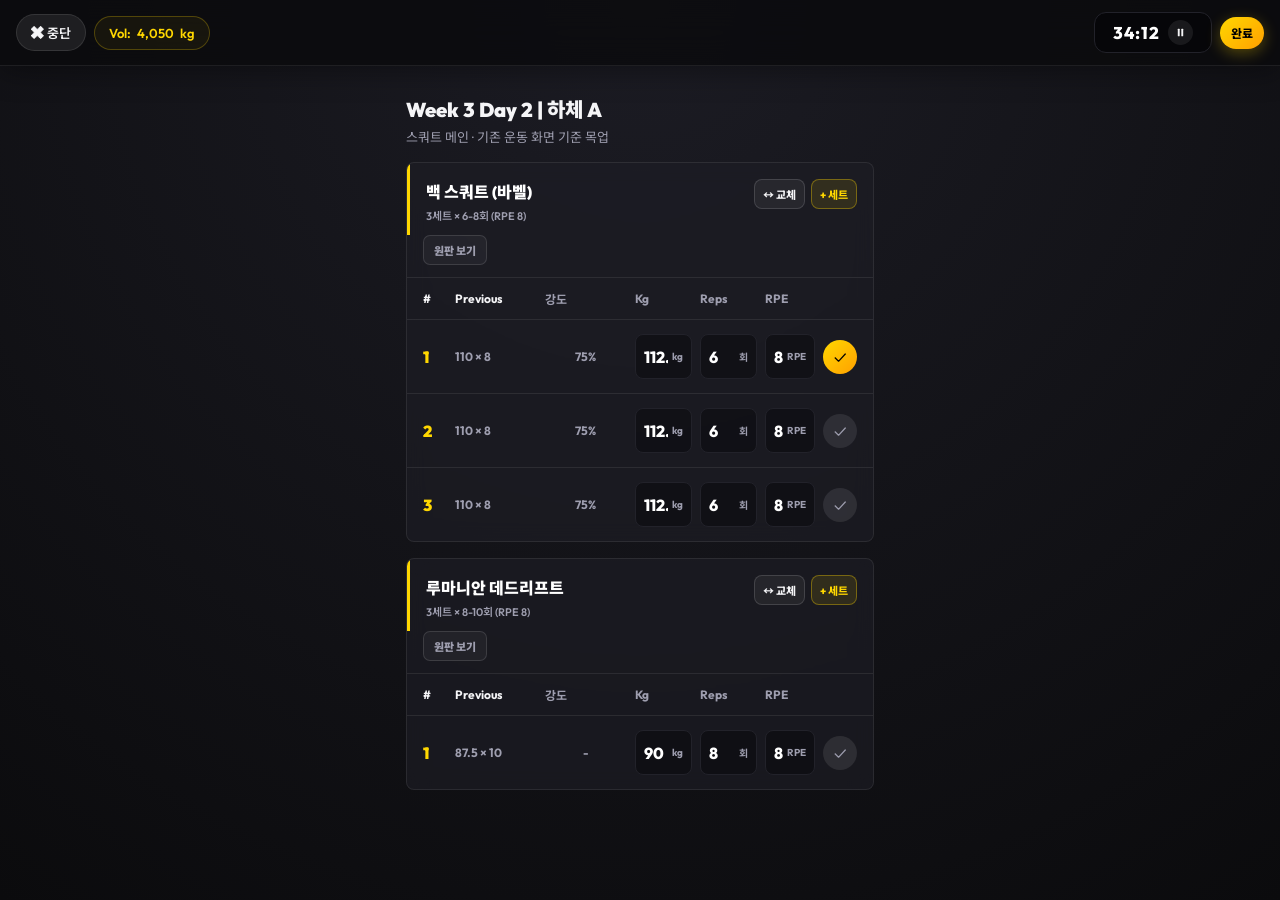
==== mockups/workout-convenience-mockup.html @ 59351e21 "Add workout convenience controls" ====
<!DOCTYPE html>
<html lang="ko">
<head>
    <meta charset="UTF-8">
    <meta name="viewport" content="width=device-width, initial-scale=1.0, viewport-fit=cover, user-scalable=no">
    <title>LET'S WORKOUT - Feature Mockup</title>
    <link rel="preconnect" href="https://fonts.googleapis.com">
    <link rel="preconnect" href="https://fonts.gstatic.com" crossorigin>
    <link href="https://fonts.googleapis.com/css2?family=Outfit:wght@300;400;600;800&family=Noto+Sans+KR:wght@300;400;700;900&display=swap" rel="stylesheet">
    <style>
        :root {
            --bg-color: #0b0b0d;
            --bg-gradient: radial-gradient(circle at top, #1c1c24 0%, #0b0b0d 100%);
            --card-bg: rgba(30, 30, 38, 0.65);
            --card-border: rgba(255, 255, 255, 0.08);
            --accent-color: #FFD700;
            --accent-hover: #FFC107;
            --accent-gradient: linear-gradient(135deg, #FFD700 0%, #FFA000 100%);
            --text-main: #F5F5F7;
            --text-muted: #9E9EAF;
            --border-color: #22222a;
            --success-color: #34C759;
            --fail-color: #FF3B30;
            --safe-top: env(safe-area-inset-top, 0px);
            --safe-bottom: env(safe-area-inset-bottom, 0px);
            --font-family: 'Outfit', 'Noto Sans KR', -apple-system, sans-serif;
        }

        * {
            box-sizing: border-box;
            margin: 0;
            padding: 0;
            font-family: var(--font-family);
            -webkit-tap-highlight-color: transparent;
        }

        body {
            background: var(--bg-color);
            background-image: var(--bg-gradient);
            background-attachment: fixed;
            color: var(--text-main);
            min-height: 100vh;
            overflow-x: hidden;
            font-size: 16px;
        }

        button,
        input {
            font: inherit;
        }

        header {
            position: sticky;
            top: 0;
            z-index: 100;
            background: rgba(11, 11, 13, 0.85);
            backdrop-filter: blur(20px);
            -webkit-backdrop-filter: blur(20px);
            border-bottom: 1px solid var(--card-border);
            padding: calc(var(--safe-top) + 12px) 16px 12px 16px;
            display: flex;
            justify-content: space-between;
            align-items: center;
            box-shadow: 0 4px 30px rgba(0, 0, 0, 0.4);
        }

        .header-left,
        .header-right {
            display: flex;
            align-items: center;
            gap: 8px;
        }

        .header-btn {
            background: rgba(255, 255, 255, 0.08);
            border: 1px solid rgba(255, 255, 255, 0.1);
            color: var(--text-main);
            padding: 8px 14px;
            border-radius: 20px;
            font-size: 13px;
            font-weight: 600;
            display: flex;
            align-items: center;
            gap: 6px;
            cursor: pointer;
        }

        .vol-badge {
            color: var(--accent-color);
            border-color: rgba(255, 215, 0, 0.25);
            background: rgba(255, 215, 0, 0.05);
        }

        .stopwatch {
            min-height: 36px;
            min-width: 118px;
            display: inline-flex;
            align-items: center;
            justify-content: center;
            gap: 8px;
            font-family: monospace;
            font-size: 17px;
            font-weight: 800;
            color: #FFFFFF;
            background: rgba(0, 0, 0, 0.4);
            padding: 7px 14px;
            border-radius: 12px;
            letter-spacing: 1px;
            border: 1px solid var(--border-color);
        }

        .stopwatch-toggle {
            width: 25px;
            height: 25px;
            border: 0;
            border-radius: 50%;
            background: rgba(255, 255, 255, 0.08);
            color: var(--text-main);
            display: inline-flex;
            align-items: center;
            justify-content: center;
            cursor: pointer;
        }

        .stopwatch-toggle svg {
            width: 13px;
            height: 13px;
            fill: currentColor;
        }

        .finish-btn {
            background: var(--accent-gradient);
            color: #000000;
            border: none;
            min-height: 32px;
            padding: 6px 11px;
            border-radius: 16px;
            font-weight: 800;
            font-size: 12px;
            cursor: pointer;
            box-shadow: 0 4px 15px rgba(255, 215, 0, 0.3);
        }

        .view-section {
            display: flex;
            flex-direction: column;
            padding: 16px;
            padding-bottom: calc(var(--safe-bottom) + 90px);
            max-width: 500px;
            width: 100%;
            margin: 0 auto;
        }

        .day-info h2 {
            font-size: 20px;
            font-weight: 900;
        }

        .day-info p {
            font-size: 13px;
            color: var(--text-muted);
            margin-top: 4px;
        }

        .exercise-card {
            background: var(--card-bg);
            border: 1px solid var(--card-border);
            border-radius: 8px;
            margin-bottom: 16px;
            overflow: hidden;
            backdrop-filter: blur(10px);
        }

        .exercise-title {
            padding: 16px 16px 12px;
            display: flex;
            justify-content: space-between;
            align-items: flex-start;
            gap: 10px;
            border-left: 3px solid var(--accent-color);
        }

        .exercise-title-main {
            min-width: 0;
            display: flex;
            flex-direction: column;
            gap: 4px;
        }

        .exercise-name-btn {
            border: 0;
            background: transparent;
            color: #FFFFFF;
            text-align: left;
            font-size: 16px;
            font-weight: 900;
            cursor: pointer;
        }

        .exercise-meta {
            font-size: 11px;
            color: var(--text-muted);
            font-weight: 600;
        }

        .exercise-actions {
            display: flex;
            gap: 6px;
            flex-shrink: 0;
        }

        .add-set-btn,
        .replace-btn {
            border: 1px solid rgba(255, 215, 0, 0.35);
            background: rgba(255, 215, 0, 0.1);
            color: var(--accent-color);
            border-radius: 8px;
            padding: 6px 8px;
            font-size: 11px;
            font-weight: 800;
            cursor: pointer;
            white-space: nowrap;
        }

        .replace-btn {
            border-color: rgba(255, 255, 255, 0.14);
            background: rgba(255, 255, 255, 0.05);
            color: var(--text-main);
        }

        .plate-toggle-wrap {
            padding: 0 16px 12px;
        }

        .plate-toggle {
            border: 1px solid rgba(255, 255, 255, 0.12);
            background: rgba(255, 255, 255, 0.04);
            color: var(--text-muted);
            border-radius: 7px;
            min-height: 30px;
            padding: 0 10px;
            font-size: 11px;
            font-weight: 900;
            cursor: pointer;
        }

        .plate-drawer {
            display: none;
            margin-top: 8px;
            padding: 9px 10px;
            border: 1px solid rgba(255, 255, 255, 0.08);
            border-radius: 8px;
            background: rgba(0, 0, 0, 0.18);
            color: #FFFFFF;
            font-size: 12px;
            font-weight: 900;
        }

        .plate-drawer.open {
            display: block;
        }

        .sets-table {
            width: 100%;
        }

        .set-row {
            display: grid;
            grid-template-columns: 24px 1.3fr 1.3fr 0.9fr 0.9fr 0.8fr 34px;
            gap: 8px;
            align-items: center;
            padding: 14px 16px;
            border-top: 1px solid rgba(255, 255, 255, 0.08);
        }

        .set-row.header {
            font-weight: 700;
            color: var(--text-main);
            font-size: 12px;
            padding-top: 12px;
            padding-bottom: 12px;
        }

        .set-no {
            color: var(--accent-color);
            font-weight: 900;
        }

        .set-prev-info,
        .set-target-info {
            color: var(--text-muted);
            font-size: 12px;
            font-weight: 700;
        }

        .set-intensity-info {
            display: flex;
            align-items: center;
            justify-content: center;
        }

        .input-group {
            background: rgba(0, 0, 0, 0.35);
            border: 1px solid var(--border-color);
            border-radius: 8px;
            min-height: 45px;
            padding: 0 8px;
            display: grid;
            grid-template-columns: minmax(0, 1fr) auto;
            align-items: center;
            gap: 4px;
        }

        .input-group input {
            width: 100%;
            min-width: 0;
            background: transparent;
            border: 0;
            color: #FFFFFF;
            outline: 0;
            font-size: 16px;
            font-weight: 800;
        }

        .input-group span {
            color: var(--text-muted);
            font-size: 10px;
            font-weight: 700;
        }

        .check-btn {
            width: 34px;
            height: 34px;
            border-radius: 50%;
            border: 0;
            background: rgba(255, 255, 255, 0.09);
            color: var(--text-muted);
            cursor: pointer;
            display: flex;
            align-items: center;
            justify-content: center;
        }

        .check-btn.active {
            background: var(--accent-gradient);
            color: #000000;
        }

        .bottom-sheet-backdrop {
            position: fixed;
            inset: 0;
            z-index: 200;
            display: none;
            background: rgba(0, 0, 0, 0.6);
        }

        .bottom-sheet-backdrop.open {
            display: block;
        }

        .bottom-sheet {
            position: absolute;
            left: 50%;
            bottom: 0;
            transform: translateX(-50%);
            width: min(100%, 500px);
            max-height: 76vh;
            overflow: auto;
            background: #171820;
            border: 1px solid var(--card-border);
            border-radius: 18px 18px 0 0;
            padding: 14px 16px calc(20px + var(--safe-bottom));
            box-shadow: 0 -18px 60px rgba(0, 0, 0, 0.55);
        }

        .sheet-handle {
            width: 42px;
            height: 4px;
            border-radius: 999px;
            background: rgba(255, 255, 255, 0.2);
            margin: 0 auto 14px;
        }

        .sheet-title {
            display: flex;
            justify-content: space-between;
            align-items: flex-start;
            gap: 12px;
            margin-bottom: 12px;
        }

        .sheet-title h3 {
            font-size: 19px;
            font-weight: 900;
        }

        .sheet-title p {
            margin-top: 3px;
            color: var(--text-muted);
            font-size: 12px;
            font-weight: 700;
        }

        .close-sheet {
            width: 32px;
            height: 32px;
            border-radius: 8px;
            border: 1px solid var(--card-border);
            background: rgba(255, 255, 255, 0.05);
            color: #FFFFFF;
            font-size: 18px;
            font-weight: 900;
            cursor: pointer;
        }

        .history-list,
        .replace-list {
            display: grid;
            gap: 8px;
        }

        .history-item,
        .replace-item {
            border: 1px solid var(--card-border);
            border-radius: 8px;
            background: rgba(255, 255, 255, 0.04);
            padding: 11px 12px;
        }

        .history-item {
            display: grid;
            grid-template-columns: 82px minmax(0, 1fr);
            gap: 10px;
            align-items: center;
        }

        .history-item time {
            color: var(--text-muted);
            font-size: 11px;
            font-weight: 800;
        }

        .history-item strong,
        .replace-item strong {
            display: block;
            color: #FFFFFF;
            font-size: 13px;
            font-weight: 900;
        }

        .history-item span,
        .replace-item span {
            display: block;
            margin-top: 3px;
            color: var(--text-muted);
            font-size: 11px;
            font-weight: 700;
        }

        .record-grid {
            display: grid;
            grid-template-columns: repeat(3, 1fr);
            gap: 8px;
            margin-top: 12px;
        }

        .record-box {
            border: 1px solid rgba(255, 215, 0, 0.18);
            border-radius: 8px;
            background: rgba(255, 215, 0, 0.06);
            padding: 10px 8px;
        }

        .record-box span {
            color: var(--text-muted);
            font-size: 10px;
            font-weight: 800;
        }

        .record-box strong {
            display: block;
            margin-top: 4px;
            color: #FFFFFF;
            font-size: 14px;
            font-weight: 900;
        }

        .replace-item {
            width: 100%;
            display: flex;
            align-items: center;
            justify-content: space-between;
            gap: 10px;
            text-align: left;
            color: var(--text-main);
        }

        .replace-item button {
            border: 0;
            border-radius: 8px;
            background: var(--accent-gradient);
            color: #000000;
            min-height: 31px;
            padding: 0 10px;
            font-size: 11px;
            font-weight: 900;
            cursor: pointer;
        }

        .toast {
            position: fixed;
            left: 50%;
            bottom: 18px;
            transform: translateX(-50%);
            z-index: 250;
            display: none;
            width: min(calc(100% - 32px), 468px);
            border: 1px solid var(--card-border);
            border-radius: 8px;
            background: #22232d;
            color: #FFFFFF;
            padding: 11px 12px;
            font-size: 13px;
            font-weight: 800;
        }

        .toast.show {
            display: block;
        }

        @media (max-width: 430px) {
            header {
                padding-left: 10px;
                padding-right: 10px;
            }

            .header-left {
                gap: 5px;
            }

            .header-btn {
                padding: 8px 10px;
                font-size: 12px;
            }

            .stopwatch {
                min-width: 104px;
                padding-left: 10px;
                padding-right: 10px;
                font-size: 16px;
            }

            .view-section {
                padding-left: 10px;
                padding-right: 10px;
            }

            .exercise-title {
                padding-left: 13px;
                padding-right: 13px;
            }

            .set-row {
                grid-template-columns: 24px 1.05fr 0.72fr 0.72fr 0.78fr 32px;
                gap: 6px;
                padding-left: 10px;
                padding-right: 10px;
            }

            .set-row .set-intensity-info {
                display: none;
            }

            .set-row {
                grid-template-columns: 24px 1.15fr 0.8fr 0.78fr 0.85fr 32px;
            }
        }
    </style>
</head>
<body>
    <header id="active-workout-header">
        <div class="header-left">
            <button class="header-btn" type="button">✖ 중단</button>
            <button class="header-btn vol-badge" type="button">Vol: <span id="vol-counter">4,050</span> kg</button>
        </div>
        <div class="header-right">
            <div class="stopwatch">
                <span class="stopwatch-time">34:12</span>
                <button class="stopwatch-toggle" type="button" aria-label="초시계 일시정지">
                    <svg viewBox="0 0 24 24" aria-hidden="true">
                        <rect x="7" y="5" width="3.5" height="14" rx="1"></rect>
                        <rect x="13.5" y="5" width="3.5" height="14" rx="1"></rect>
                    </svg>
                </button>
            </div>
            <button class="finish-btn" type="button">완료</button>
        </div>
    </header>

    <section class="view-section active" id="active-workout-view">
        <div class="day-info" style="margin-top: 12px; margin-bottom: 16px;">
            <h2>Week 3 Day 2 | 하체 A</h2>
            <p>스쿼트 메인 · 기존 운동 화면 기준 목업</p>
        </div>

        <div id="workout-container">
            <article class="exercise-card">
                <div class="exercise-title">
                    <div class="exercise-title-main">
                        <button class="exercise-name-btn" type="button" onclick="openSheet('history-sheet')">백 스쿼트 (바벨)</button>
                        <span class="exercise-meta" id="primary-meta">3세트 × 6-8회 (RPE 8)</span>
                    </div>
                    <div class="exercise-actions">
                        <button class="replace-btn" type="button" onclick="openSheet('replace-sheet')">↔ 교체</button>
                        <button class="add-set-btn" type="button" onclick="addSet()">+ 세트</button>
                    </div>
                </div>

                <div class="plate-toggle-wrap">
                    <button class="plate-toggle" type="button" onclick="togglePlates(this)">원판 보기</button>
                    <div class="plate-drawer" id="plate-drawer">20kg + 20kg + 5kg + 1.25kg</div>
                </div>

                <div class="sets-table" id="sets-table">
                    <div class="set-row header">
                        <div>#</div>
                        <div>Previous</div>
                        <div class="set-target-info">강도</div>
                        <div class="set-target-info">Kg</div>
                        <div class="set-target-info">Reps</div>
                        <div class="set-target-info">RPE</div>
                        <div></div>
                    </div>
                    <div class="set-row">
                        <div class="set-no">1</div>
                        <div class="set-prev-info">110 × 8</div>
                        <div class="set-target-info set-intensity-info">75%</div>
                        <div class="input-group"><input value="112.5"><span>kg</span></div>
                        <div class="input-group"><input value="6"><span>회</span></div>
                        <div class="input-group"><input value="8"><span>RPE</span></div>
                        <button class="check-btn active" type="button" onclick="toggleCheck(this)">✓</button>
                    </div>
                    <div class="set-row">
                        <div class="set-no">2</div>
                        <div class="set-prev-info">110 × 8</div>
                        <div class="set-target-info set-intensity-info">75%</div>
                        <div class="input-group"><input value="112.5"><span>kg</span></div>
                        <div class="input-group"><input value="6"><span>회</span></div>
                        <div class="input-group"><input value="8"><span>RPE</span></div>
                        <button class="check-btn" type="button" onclick="toggleCheck(this)">✓</button>
                    </div>
                    <div class="set-row">
                        <div class="set-no">3</div>
                        <div class="set-prev-info">110 × 8</div>
                        <div class="set-target-info set-intensity-info">75%</div>
                        <div class="input-group"><input value="112.5"><span>kg</span></div>
                        <div class="input-group"><input value="6"><span>회</span></div>
                        <div class="input-group"><input value="8"><span>RPE</span></div>
                        <button class="check-btn" type="button" onclick="toggleCheck(this)">✓</button>
                    </div>
                </div>
            </article>

            <article class="exercise-card">
                <div class="exercise-title">
                    <div class="exercise-title-main">
                        <button class="exercise-name-btn" type="button" onclick="openSheet('history-sheet')">루마니안 데드리프트</button>
                        <span class="exercise-meta">3세트 × 8-10회 (RPE 8)</span>
                    </div>
                    <div class="exercise-actions">
                        <button class="replace-btn" type="button" onclick="openSheet('replace-sheet')">↔ 교체</button>
                        <button class="add-set-btn" type="button">+ 세트</button>
                    </div>
                </div>

                <div class="plate-toggle-wrap">
                    <button class="plate-toggle" type="button" onclick="togglePlates(this)">원판 보기</button>
                    <div class="plate-drawer">20kg + 15kg</div>
                </div>

                <div class="sets-table">
                    <div class="set-row header">
                        <div>#</div>
                        <div>Previous</div>
                        <div class="set-target-info">강도</div>
                        <div class="set-target-info">Kg</div>
                        <div class="set-target-info">Reps</div>
                        <div class="set-target-info">RPE</div>
                        <div></div>
                    </div>
                    <div class="set-row">
                        <div class="set-no">1</div>
                        <div class="set-prev-info">87.5 × 10</div>
                        <div class="set-target-info set-intensity-info">-</div>
                        <div class="input-group"><input value="90"><span>kg</span></div>
                        <div class="input-group"><input value="8"><span>회</span></div>
                        <div class="input-group"><input value="8"><span>RPE</span></div>
                        <button class="check-btn" type="button" onclick="toggleCheck(this)">✓</button>
                    </div>
                </div>
            </article>
        </div>
    </section>

    <div class="bottom-sheet-backdrop" id="history-sheet" onclick="closeSheet(event)">
        <section class="bottom-sheet">
            <div class="sheet-handle"></div>
            <div class="sheet-title">
                <div>
                    <h3>백 스쿼트 (바벨)</h3>
                    <p>운동명 탭 시 표시되는 최근 기록</p>
                </div>
                <button class="close-sheet" type="button" onclick="closeAllSheets()">×</button>
            </div>

            <div class="history-list">
                <div class="history-item">
                    <time>2026-07-27</time>
                    <div>
                        <strong>110kg × 8 / 8 / 8</strong>
                        <span>RPE 8 · 성공 · 다음 목표 112.5kg × 6</span>
                    </div>
                </div>
                <div class="history-item">
                    <time>2026-07-20</time>
                    <div>
                        <strong>110kg × 7 / 7 / 7</strong>
                        <span>RPE 8 · 성공 · 다음 목표 110kg × 8</span>
                    </div>
                </div>
                <div class="history-item">
                    <time>2026-07-13</time>
                    <div>
                        <strong>110kg × 6 / 6 / 6</strong>
                        <span>RPE 8 · 성공 · 다음 목표 110kg × 7</span>
                    </div>
                </div>
            </div>

            <div class="record-grid">
                <div class="record-box"><span>최고 중량</span><strong>112.5kg</strong></div>
                <div class="record-box"><span>최고 반복</span><strong>110 × 8</strong></div>
                <div class="record-box"><span>추정 1RM</span><strong>137kg</strong></div>
            </div>
        </section>
    </div>

    <div class="bottom-sheet-backdrop" id="replace-sheet" onclick="closeSheet(event)">
        <section class="bottom-sheet">
            <div class="sheet-handle"></div>
            <div class="sheet-title">
                <div>
                    <h3>운동 교체</h3>
                    <p>같은 부위 운동 중 오늘만 교체</p>
                </div>
                <button class="close-sheet" type="button" onclick="closeAllSheets()">×</button>
            </div>

            <div class="replace-list">
                <div class="replace-item">
                    <div>
                        <strong>레그 프레스 (머신)</strong>
                        <span>하체 · 3세트 × 10-12회 · 최근 180kg × 12</span>
                    </div>
                    <button type="button" onclick="replaceExercise('legPress')">선택</button>
                </div>
                <div class="replace-item">
                    <div>
                        <strong>불가리안 스플릿 스쿼트 (BSS)</strong>
                        <span>하체 · 3세트 × 8-10회 · 최근 24kg × 10</span>
                    </div>
                    <button type="button" onclick="replaceExercise('bss')">선택</button>
                </div>
                <div class="replace-item">
                    <div>
                        <strong>덤벨 런지</strong>
                        <span>하체 · 3세트 × 10-12회 · 기록 없음</span>
                    </div>
                    <button type="button" onclick="replaceExercise('lunge')">선택</button>
                </div>
            </div>
        </section>
    </div>

    <div class="toast" id="toast"></div>

    <script>
        const replacementPresets = {
            legPress: {
                name: "레그 프레스 (머신)",
                meta: "3세트 × 10-12회 (RPE 8)",
                previous: "180 × 12",
                intensity: "-",
                kg: "185",
                reps: "10",
                rpe: "8",
                plates: "머신 핀 185kg"
            },
            bss: {
                name: "불가리안 스플릿 스쿼트 (BSS)",
                meta: "3세트 × 8-10회 (RPE 8)",
                previous: "24 × 10",
                intensity: "-",
                kg: "26",
                reps: "8",
                rpe: "8",
                plates: "덤벨 26kg"
            },
            lunge: {
                name: "덤벨 런지",
                meta: "3세트 × 10-12회 (RPE 8)",
                previous: "-",
                intensity: "-",
                kg: "20",
                reps: "10",
                rpe: "8",
                plates: "덤벨 20kg"
            }
        };

        function showToast(message) {
            const toast = document.getElementById("toast");
            toast.innerText = message;
            toast.classList.add("show");
            clearTimeout(window.toastTimer);
            window.toastTimer = setTimeout(() => toast.classList.remove("show"), 1800);
        }

        function togglePlates(button) {
            const drawer = button.nextElementSibling;
            drawer.classList.toggle("open");
            button.innerText = drawer.classList.contains("open") ? "원판 접기" : "원판 보기";
        }

        function toggleCheck(button) {
            button.classList.toggle("active");
        }

        function addSet() {
            const table = document.getElementById("sets-table");
            const rows = Array.from(table.querySelectorAll(".set-row:not(.header)"));
            const clone = rows[rows.length - 1].cloneNode(true);
            clone.querySelector(".set-no").innerText = String(rows.length + 1);
            clone.querySelector(".check-btn").classList.remove("active");
            table.appendChild(clone);
        }

        function openSheet(id) {
            closeAllSheets();
            document.getElementById(id).classList.add("open");
        }

        function closeSheet(event) {
            if (event.target.classList.contains("bottom-sheet-backdrop")) {
                closeAllSheets();
            }
        }

        function closeAllSheets() {
            document.querySelectorAll(".bottom-sheet-backdrop").forEach(sheet => sheet.classList.remove("open"));
        }

        function replaceExercise(key) {
            const preset = replacementPresets[key];
            if (!preset) return;

            document.querySelector(".exercise-name-btn").innerText = preset.name;
            document.getElementById("primary-meta").innerText = preset.meta;
            document.getElementById("plate-drawer").innerText = preset.plates;

            const table = document.getElementById("sets-table");
            Array.from(table.querySelectorAll(".set-row:not(.header)")).forEach(row => row.remove());

            for (let i = 1; i <= 3; i++) {
                const row = document.createElement("div");
                row.className = "set-row";
                row.innerHTML = `
                    <div class="set-no">${i}</div>
                    <div class="set-prev-info">${preset.previous}</div>
                    <div class="set-target-info set-intensity-info">${preset.intensity}</div>
                    <div class="input-group"><input value="${preset.kg}"><span>kg</span></div>
                    <div class="input-group"><input value="${preset.reps}"><span>회</span></div>
                    <div class="input-group"><input value="${preset.rpe}"><span>RPE</span></div>
                    <button class="check-btn" type="button" onclick="toggleCheck(this)">✓</button>
                `;
                table.appendChild(row);
            }

            closeAllSheets();
            showToast("오늘 운동에서만 교체됐습니다.");
        }
    </script>
</body>
</html>
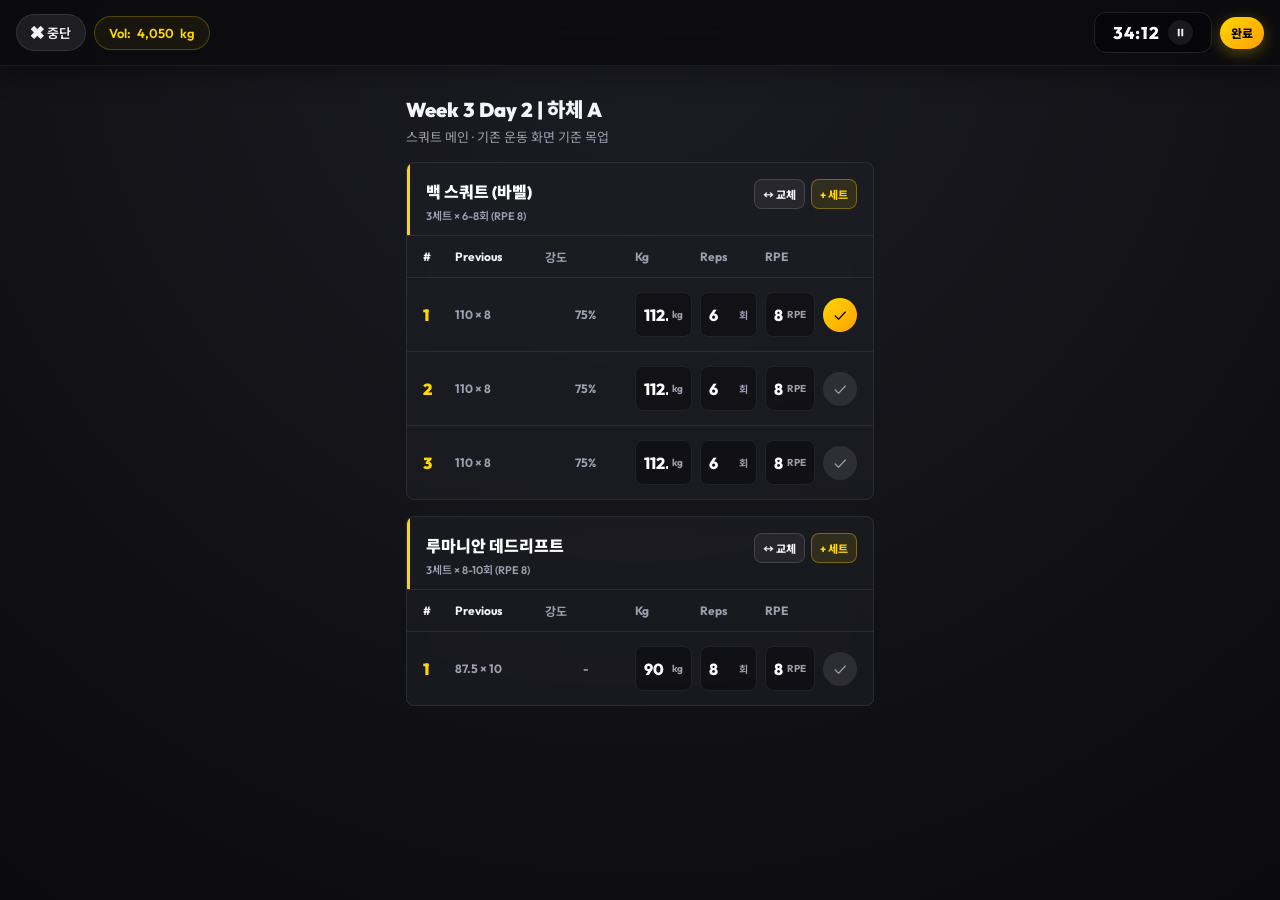
==== commit 419a8bca: "Remove plate drawer feature" ====
--- a/mockups/workout-convenience-mockup.html
+++ b/mockups/workout-convenience-mockup.html
@@ -228,38 +228,6 @@
             color: var(--text-main);
         }
 
-        .plate-toggle-wrap {
-            padding: 0 16px 12px;
-        }
-
-        .plate-toggle {
-            border: 1px solid rgba(255, 255, 255, 0.12);
-            background: rgba(255, 255, 255, 0.04);
-            color: var(--text-muted);
-            border-radius: 7px;
-            min-height: 30px;
-            padding: 0 10px;
-            font-size: 11px;
-            font-weight: 900;
-            cursor: pointer;
-        }
-
-        .plate-drawer {
-            display: none;
-            margin-top: 8px;
-            padding: 9px 10px;
-            border: 1px solid rgba(255, 255, 255, 0.08);
-            border-radius: 8px;
-            background: rgba(0, 0, 0, 0.18);
-            color: #FFFFFF;
-            font-size: 12px;
-            font-weight: 900;
-        }
-
-        .plate-drawer.open {
-            display: block;
-        }
-
         .sets-table {
             width: 100%;
         }
@@ -616,11 +584,6 @@
                     </div>
                 </div>
 
-                <div class="plate-toggle-wrap">
-                    <button class="plate-toggle" type="button" onclick="togglePlates(this)">원판 보기</button>
-                    <div class="plate-drawer" id="plate-drawer">20kg + 20kg + 5kg + 1.25kg</div>
-                </div>
-
                 <div class="sets-table" id="sets-table">
                     <div class="set-row header">
                         <div>#</div>
@@ -673,11 +636,6 @@
                     </div>
                 </div>
 
-                <div class="plate-toggle-wrap">
-                    <button class="plate-toggle" type="button" onclick="togglePlates(this)">원판 보기</button>
-                    <div class="plate-drawer">20kg + 15kg</div>
-                </div>
-
                 <div class="sets-table">
                     <div class="set-row header">
                         <div>#</div>
@@ -793,8 +751,7 @@
                 intensity: "-",
                 kg: "185",
                 reps: "10",
-                rpe: "8",
-                plates: "머신 핀 185kg"
+                rpe: "8"
             },
             bss: {
                 name: "불가리안 스플릿 스쿼트 (BSS)",
@@ -803,8 +760,7 @@
                 intensity: "-",
                 kg: "26",
                 reps: "8",
-                rpe: "8",
-                plates: "덤벨 26kg"
+                rpe: "8"
             },
             lunge: {
                 name: "덤벨 런지",
@@ -813,8 +769,7 @@
                 intensity: "-",
                 kg: "20",
                 reps: "10",
-                rpe: "8",
-                plates: "덤벨 20kg"
+                rpe: "8"
             }
         };
 
@@ -824,12 +779,6 @@
             toast.classList.add("show");
             clearTimeout(window.toastTimer);
             window.toastTimer = setTimeout(() => toast.classList.remove("show"), 1800);
-        }
-
-        function togglePlates(button) {
-            const drawer = button.nextElementSibling;
-            drawer.classList.toggle("open");
-            button.innerText = drawer.classList.contains("open") ? "원판 접기" : "원판 보기";
         }
 
         function toggleCheck(button) {
@@ -866,7 +815,6 @@
 
             document.querySelector(".exercise-name-btn").innerText = preset.name;
             document.getElementById("primary-meta").innerText = preset.meta;
-            document.getElementById("plate-drawer").innerText = preset.plates;
 
             const table = document.getElementById("sets-table");
             Array.from(table.querySelectorAll(".set-row:not(.header)")).forEach(row => row.remove());
